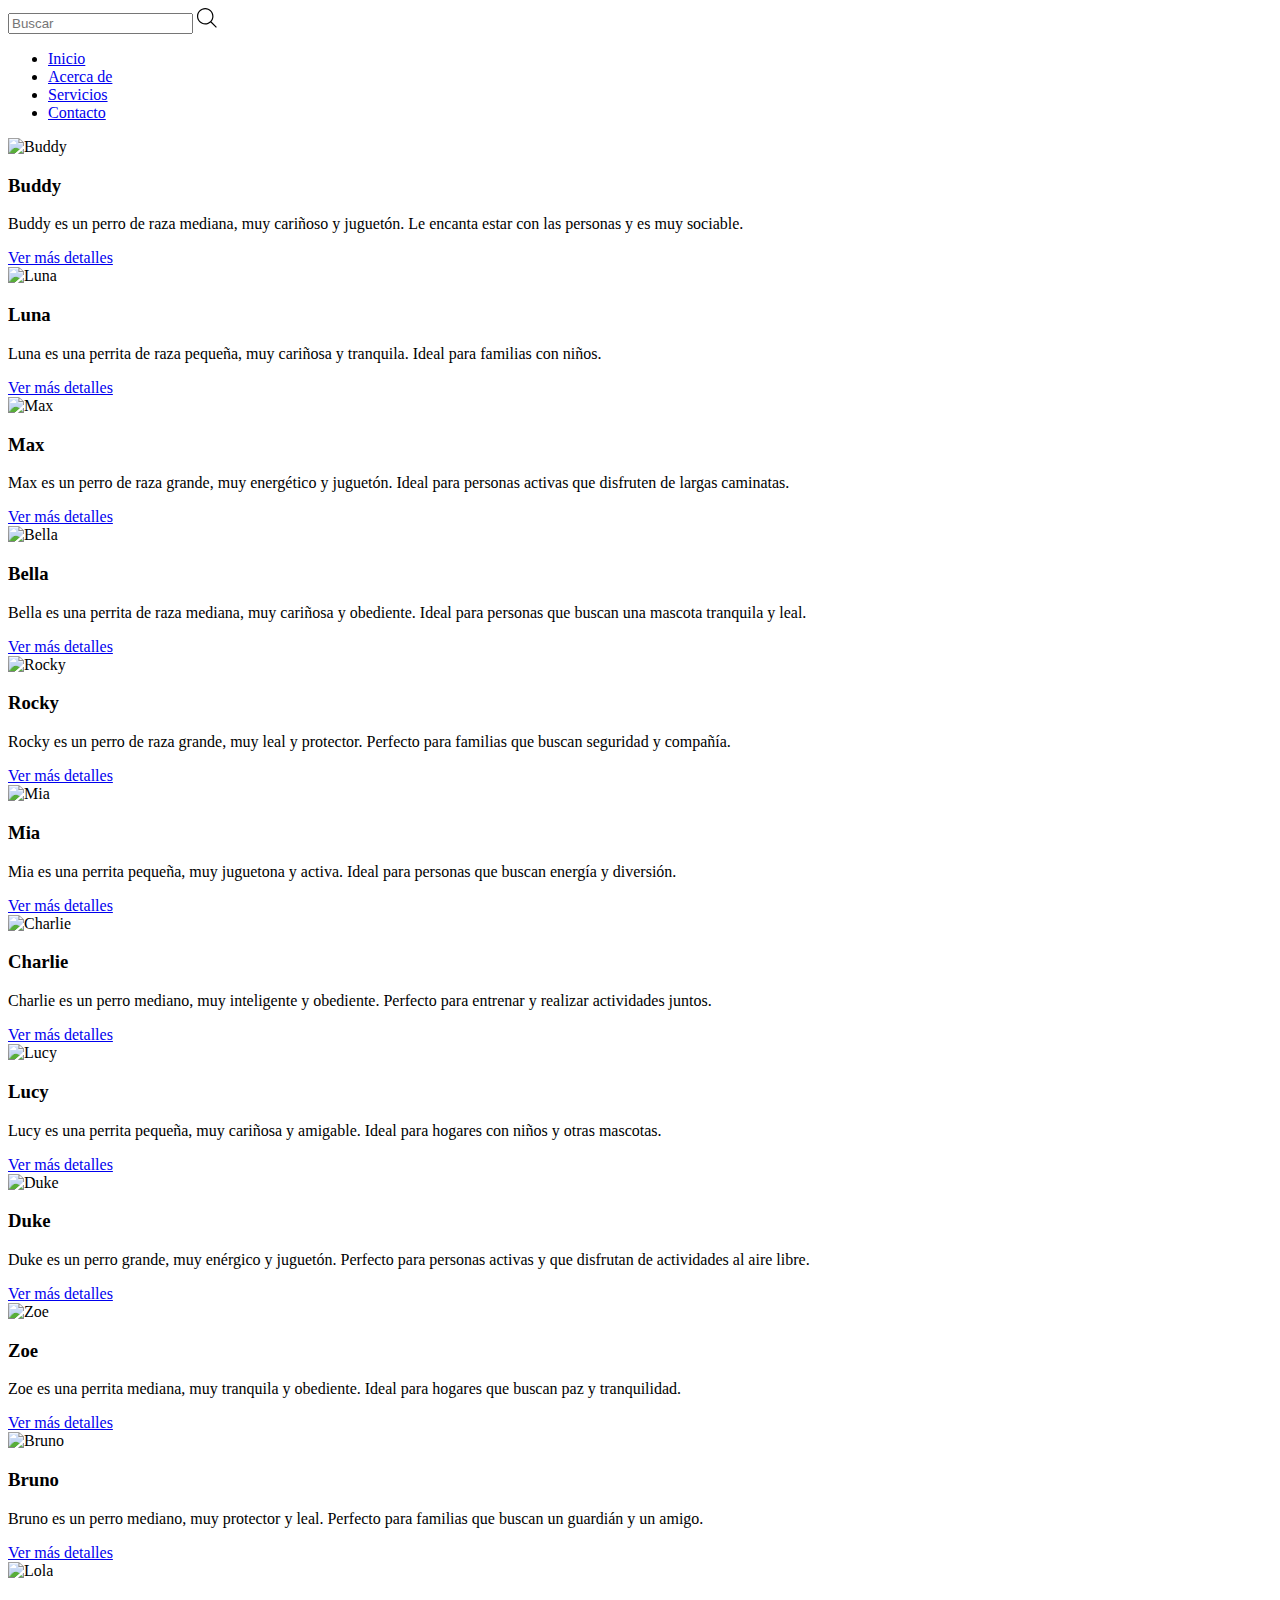
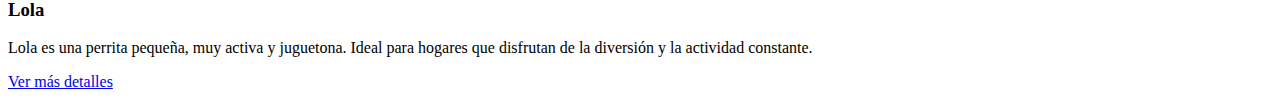
==== templates/catalogo.html @ 514a0f3e "front" ====
<!DOCTYPE html>
<html lang="es">
<head>
    <meta charset="UTF-8">
    <meta name="viewport" content="width=device-width, initial-scale=1.0">
    <title>Animales en Adopción</title>
    <link rel="stylesheet" href="../assets/css/catalogo.css">
</head>


<body>
    <!-- Barra de navegación -->
  <nav class="navbar">

    <!--barra de busqueda-->
    <div class="container-input">
        <input type="text" placeholder="Buscar" name="text" class="input">
        <svg fill="#000000" width="20px" height="20px" viewBox="0 0 1920 1920" xmlns="http://www.w3.org/2000/svg">
          <path d="M790.588 1468.235c-373.722 0-677.647-303.924-677.647-677.647 0-373.722 303.925-677.647 677.647-677.647 373.723 0 677.647 303.925 677.647 677.647 0 373.723-303.924 677.647-677.647 677.647Zm596.781-160.715c120.396-138.692 193.807-319.285 193.807-516.932C1581.176 354.748 1226.428 0 790.588 0S0 354.748 0 790.588s354.748 790.588 790.588 790.588c197.647 0 378.24-73.411 516.932-193.807l516.028 516.142 79.963-79.963-516.142-516.028Z" fill-rule="evenodd"></path>
      </svg>
      </div>
    <ul>
      
      <li><a href="inicio.html">Inicio</a></li>
      <li><a href="informacion.html">Acerca de</a></li>
      <li><a href="#services">Servicios</a></li>
      <li><a href="#contact">Contacto</a></li>
    </ul>
  </nav>

    


    <div class="cards">
        <div class="card">
            <img src="../assets/images/buddy.jpg" alt="Buddy">
            <h3>Buddy</h3>
            <p>Buddy es un perro de raza mediana, muy cariñoso y juguetón. Le encanta estar con las personas y es muy sociable.</p>
            <a href="#">Ver más detalles</a>
        </div>
        <div class="card">
            <img src="../assets/images/luna.jpg" alt="Luna">
            <h3>Luna</h3>
            <p>Luna es una perrita de raza pequeña, muy cariñosa y tranquila. Ideal para familias con niños.</p>
            <a href="#">Ver más detalles</a>
        </div>
        <div class="card">
            <img src="../assets/images/max.jpg" alt="Max">
            <h3>Max</h3>
            <p>Max es un perro de raza grande, muy energético y juguetón. Ideal para personas activas que disfruten de largas caminatas.</p>
            <a href="#">Ver más detalles</a>
        </div>
        <div class="card">
            <img src="../assets/images/bella.jpg" alt="Bella">
            <h3>Bella</h3>
            <p>Bella es una perrita de raza mediana, muy cariñosa y obediente. Ideal para personas que buscan una mascota tranquila y leal.</p>
            <a href="#">Ver más detalles</a>
        </div>
        <div class="card">
            <img src="../assets/images/buddy.jpg" alt="Rocky">
            <h3>Rocky</h3>
            <p>Rocky es un perro de raza grande, muy leal y protector. Perfecto para familias que buscan seguridad y compañía.</p>
            <a href="#">Ver más detalles</a>
        </div>
        <div class="card">
            <img src="../assets/images/luna.jpg" alt="Mia">
            <h3>Mia</h3>
            <p>Mia es una perrita pequeña, muy juguetona y activa. Ideal para personas que buscan energía y diversión.</p>
            <a href="#">Ver más detalles</a>
        </div>
        <div class="card">
            <img src="../assets/images/buddy.jpg" alt="Charlie">
            <h3>Charlie</h3>
            <p>Charlie es un perro mediano, muy inteligente y obediente. Perfecto para entrenar y realizar actividades juntos.</p>
            <a href="#">Ver más detalles</a>
        </div>
        <div class="card">
            <img src="../assets/images/luna.jpg" alt="Lucy">
            <h3>Lucy</h3>
            <p>Lucy es una perrita pequeña, muy cariñosa y amigable. Ideal para hogares con niños y otras mascotas.</p>
            <a href="#">Ver más detalles</a>
        </div>
        <div class="card">
            <img src="../assets/images/buddy.jpg" alt="Duke">
            <h3>Duke</h3>
            <p>Duke es un perro grande, muy enérgico y juguetón. Perfecto para personas activas y que disfrutan de actividades al aire libre.</p>
            <a href="#">Ver más detalles</a>
        </div>
        <div class="card">
            <img src="../assets/images/luna.jpg" alt="Zoe">
            <h3>Zoe</h3>
            <p>Zoe es una perrita mediana, muy tranquila y obediente. Ideal para hogares que buscan paz y tranquilidad.</p>
            <a href="#">Ver más detalles</a>
        </div>
        <div class="card">
            <img src="../assets/images/buddy.jpg" alt="Bruno">
            <h3>Bruno</h3>
            <p>Bruno es un perro mediano, muy protector y leal. Perfecto para familias que buscan un guardián y un amigo.</p>
            <a href="#">Ver más detalles</a>
        </div>
        <div class="card">
            <img src="../assets/images/luna.jpg" alt="Lola">
            <h3>Lola</h3>
            <p>Lola es una perrita pequeña, muy activa y juguetona. Ideal para hogares que disfrutan de la diversión y la actividad constante.</p>
            <a href="#">Ver más detalles</a>
        </div>
    </div>
    <script src="../assets/js/edad.js"></script>
    <script src="../assets/js/catalogo.js"></script>
</body>
</html>
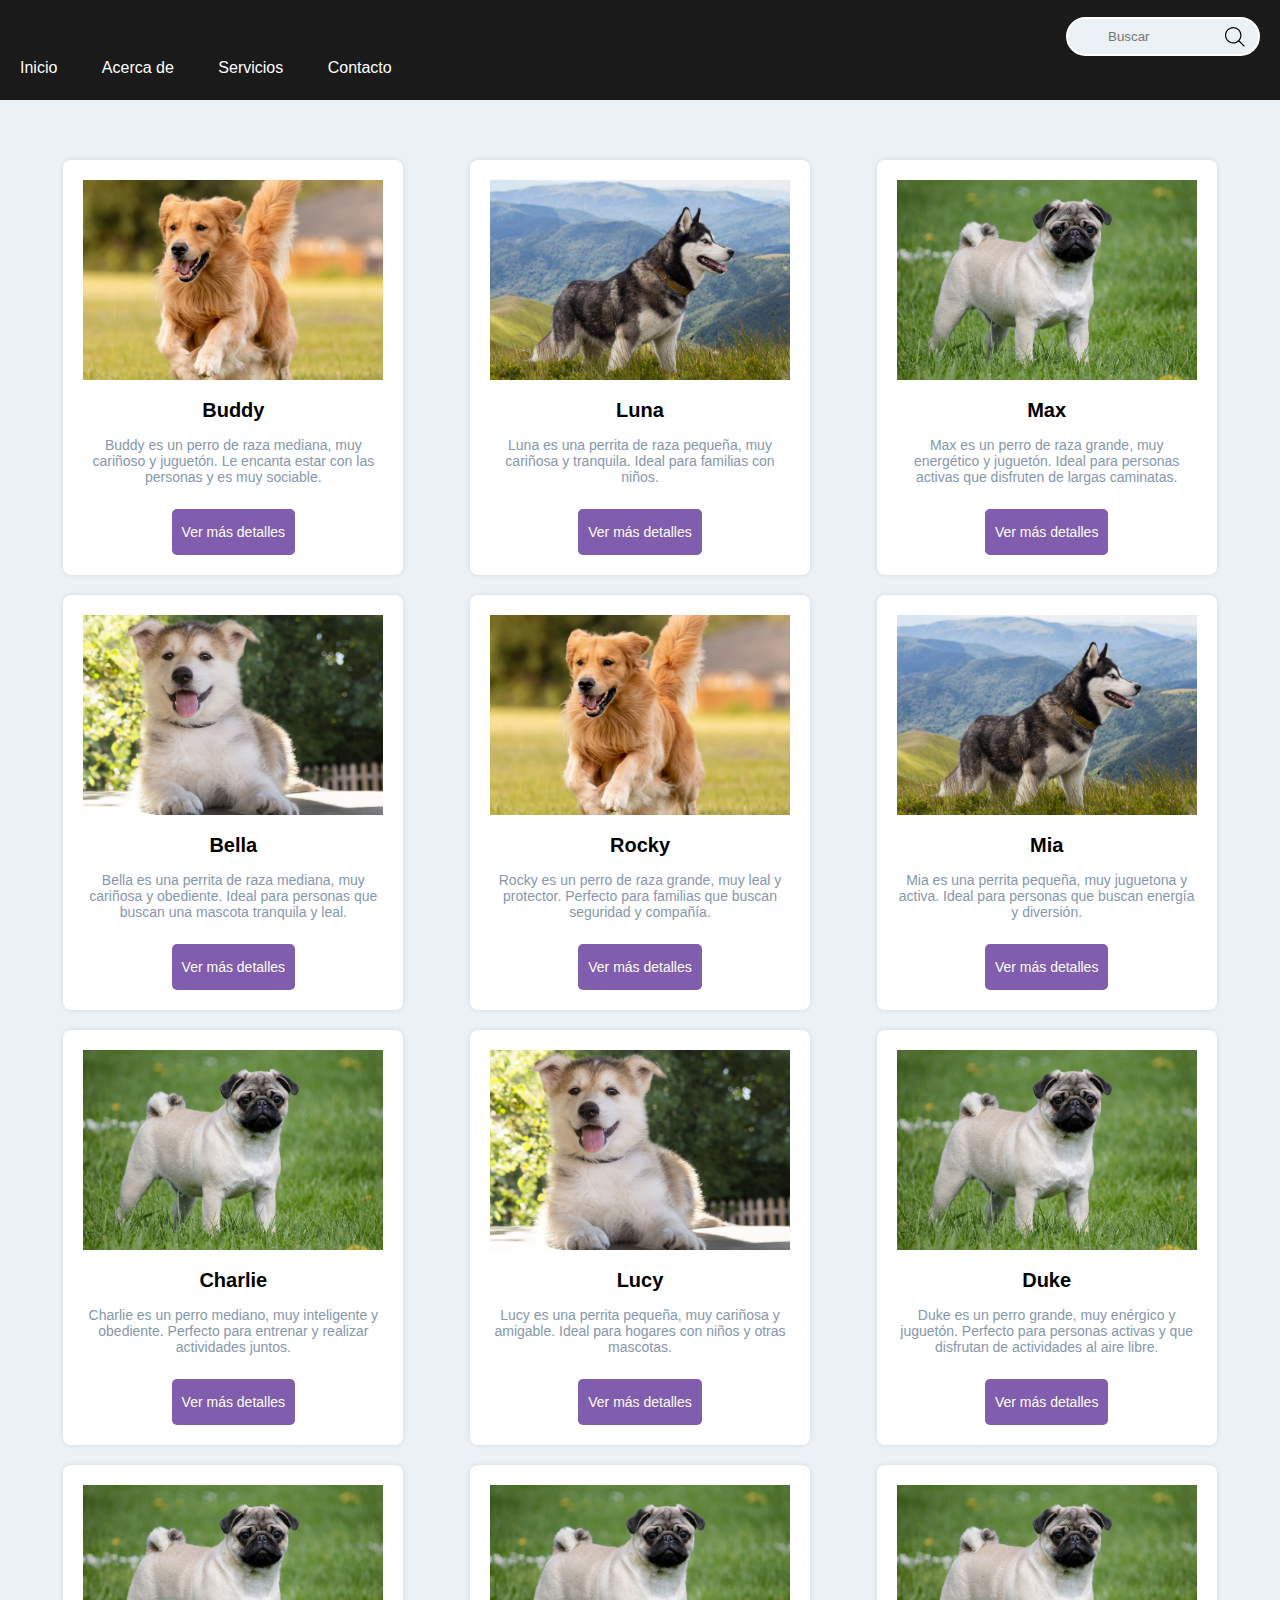
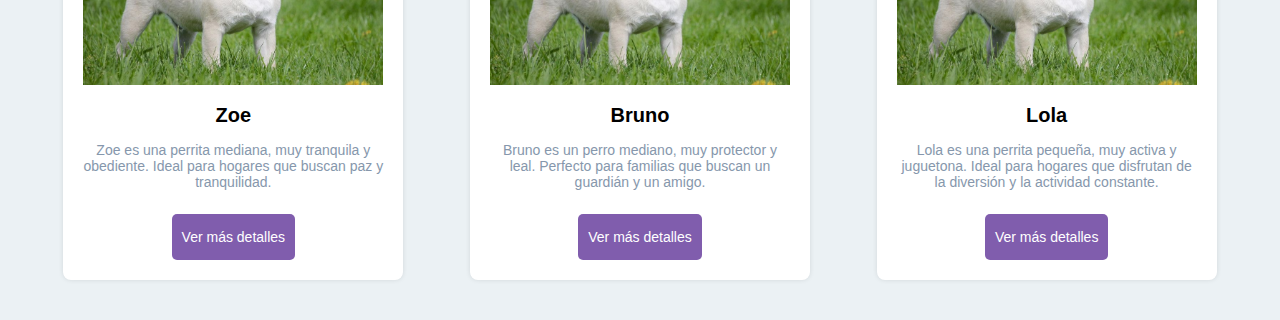
==== commit 7d886f79: "orden 1" ====
--- a/templates/catalogo.html
+++ b/templates/catalogo.html
@@ -4,7 +4,7 @@
     <meta charset="UTF-8">
     <meta name="viewport" content="width=device-width, initial-scale=1.0">
     <title>Animales en Adopción</title>
-    <link rel="stylesheet" href="../assets/css/catalogo.css">
+    <link rel="stylesheet" href="../static/css/catalogo.css">
 </head>
 
 
@@ -33,73 +33,73 @@
 
     <div class="cards">
         <div class="card">
-            <img src="../assets/images/buddy.jpg" alt="Buddy">
+            <img src="../static/img/catalogo/buddy.jpg" alt="Buddy">
             <h3>Buddy</h3>
             <p>Buddy es un perro de raza mediana, muy cariñoso y juguetón. Le encanta estar con las personas y es muy sociable.</p>
             <a href="#">Ver más detalles</a>
         </div>
         <div class="card">
-            <img src="../assets/images/luna.jpg" alt="Luna">
+            <img src="../static/img/catalogo/luna.jpg" alt="Luna">
             <h3>Luna</h3>
             <p>Luna es una perrita de raza pequeña, muy cariñosa y tranquila. Ideal para familias con niños.</p>
             <a href="#">Ver más detalles</a>
         </div>
         <div class="card">
-            <img src="../assets/images/max.jpg" alt="Max">
+            <img src="../static/img/catalogo/max.jpg" alt="Max">
             <h3>Max</h3>
             <p>Max es un perro de raza grande, muy energético y juguetón. Ideal para personas activas que disfruten de largas caminatas.</p>
             <a href="#">Ver más detalles</a>
         </div>
         <div class="card">
-            <img src="../assets/images/bella.jpg" alt="Bella">
+            <img src="../static/img/catalogo/bella.jpg" alt="Bella">
             <h3>Bella</h3>
             <p>Bella es una perrita de raza mediana, muy cariñosa y obediente. Ideal para personas que buscan una mascota tranquila y leal.</p>
             <a href="#">Ver más detalles</a>
         </div>
         <div class="card">
-            <img src="../assets/images/buddy.jpg" alt="Rocky">
+            <img src="../static/img/catalogo/buddy.jpg" alt="Rocky">
             <h3>Rocky</h3>
             <p>Rocky es un perro de raza grande, muy leal y protector. Perfecto para familias que buscan seguridad y compañía.</p>
             <a href="#">Ver más detalles</a>
         </div>
         <div class="card">
-            <img src="../assets/images/luna.jpg" alt="Mia">
+            <img src="../static/img/catalogo/luna.jpg" alt="Mia">
             <h3>Mia</h3>
             <p>Mia es una perrita pequeña, muy juguetona y activa. Ideal para personas que buscan energía y diversión.</p>
             <a href="#">Ver más detalles</a>
         </div>
         <div class="card">
-            <img src="../assets/images/buddy.jpg" alt="Charlie">
+            <img src="../static/img/catalogo/max.jpg" alt="Charlie">
             <h3>Charlie</h3>
             <p>Charlie es un perro mediano, muy inteligente y obediente. Perfecto para entrenar y realizar actividades juntos.</p>
             <a href="#">Ver más detalles</a>
         </div>
         <div class="card">
-            <img src="../assets/images/luna.jpg" alt="Lucy">
+            <img src="../static/img/catalogo/bella.jpg" alt="Lucy">
             <h3>Lucy</h3>
             <p>Lucy es una perrita pequeña, muy cariñosa y amigable. Ideal para hogares con niños y otras mascotas.</p>
             <a href="#">Ver más detalles</a>
         </div>
         <div class="card">
-            <img src="../assets/images/buddy.jpg" alt="Duke">
+            <img src="../static/img/catalogo/max.jpg" alt="Duke">
             <h3>Duke</h3>
             <p>Duke es un perro grande, muy enérgico y juguetón. Perfecto para personas activas y que disfrutan de actividades al aire libre.</p>
             <a href="#">Ver más detalles</a>
         </div>
         <div class="card">
-            <img src="../assets/images/luna.jpg" alt="Zoe">
+            <img src="../static/img/catalogo/max.jpg" alt="Zoe">
             <h3>Zoe</h3>
             <p>Zoe es una perrita mediana, muy tranquila y obediente. Ideal para hogares que buscan paz y tranquilidad.</p>
             <a href="#">Ver más detalles</a>
         </div>
         <div class="card">
-            <img src="../assets/images/buddy.jpg" alt="Bruno">
+            <img src="../static/img/catalogo/max.jpg" alt="Bruno">
             <h3>Bruno</h3>
             <p>Bruno es un perro mediano, muy protector y leal. Perfecto para familias que buscan un guardián y un amigo.</p>
             <a href="#">Ver más detalles</a>
         </div>
         <div class="card">
-            <img src="../assets/images/luna.jpg" alt="Lola">
+            <img src="../static/img/catalogo/max.jpg" alt="Lola">
             <h3>Lola</h3>
             <p>Lola es una perrita pequeña, muy activa y juguetona. Ideal para hogares que disfrutan de la diversión y la actividad constante.</p>
             <a href="#">Ver más detalles</a>
--- a/static/css/catalogo.css
+++ b/static/css/catalogo.css
@@ -0,0 +1,212 @@
+body {
+    font-family: Arial, sans-serif;
+    background-color: rgb(235, 241, 244);
+    margin: 0;
+    padding: 20px;
+}
+/*barra de busqueda*/
+.container-input {
+    position: relative;
+    top: 7px;
+    margin: 0 20px 0 0;
+    text-align: right;
+  }
+  
+  .input {
+    width: 150px;
+    padding: 10px 0px 10px 40px;
+    border-radius: 9999px;
+    background: rgb(235, 241, 244);
+    border: solid 2px white;
+    transition: all .3s ease-in-out;
+    outline: none;
+    margin-bottom: 10px;
+    
+  }
+  
+  .container-input svg {
+   position: absolute;
+    top: 20px;
+    right: 15px;
+    transform: translate(0, -50%);
+
+   
+  }
+  
+  .input:focus {
+    opacity: 1;
+    width: 260px;
+  }
+/*Fin barra de busqueda*/
+
+
+*, *::before, *::after {
+    box-sizing: inherit;
+  }
+  
+  /*barra de navegación */
+  .navbar {
+    background-color: rgb(26, 26, 26);
+    
+    color: white;
+    padding: 10px 0;
+    position: fixed; 
+    top: 0; 
+    width: 100%;
+    height: 80px;
+    z-index: 1000;
+    left: 0;
+    
+  }
+  
+  /* Estilos para los elementos de la lista de navegación */
+  .navbar ul {
+    list-style-type: none;
+    margin: 0;
+    padding: 0;
+    text-align: left; 
+  }
+  
+  .navbar li {
+    display: inline;
+  }
+  
+  .navbar a {
+    color: white;
+    text-decoration: none;
+    padding: 14px 20px;
+    border-radius: 20px;
+
+  }
+  
+  .navbar a:hover {
+    background-color: rgb(128, 93, 173);
+    border-radius: 20px;
+  }
+  
+  /* Estilos para el contenido de la página */
+  .content {
+    margin-top: 60px;
+    padding: 20px;
+  }
+  
+  section {
+    margin-bottom: 40px;
+  }
+
+h1 {
+    text-align: center;
+    font-size: 34px;
+    margin-bottom: 10px;
+    color: rgb(248, 244, 225);
+}
+h2 {
+    font-size: 16px;
+    margin-bottom: 20px;
+    color: white;
+}
+.filters {
+    display: flex;
+    justify-content: flex-start;
+    gap: 10px;
+    margin-bottom: 20px;
+}
+.filters select {
+    padding: 10px;
+    font-size: 16px;
+    border: 1px solid #ddd;
+    border-radius: 4px;
+}
+.cards {
+    margin-top: 150px;
+    display: grid;
+    grid-template-columns: repeat(3, 1fr);
+    gap: 40px;
+}
+.card {
+    background-color: white;
+    border-radius: 8px;
+    padding: 20px;
+    box-shadow: 0 0 5px rgba(0,0,0,0.1);
+    text-align: center;
+}
+.card img {
+    width: 100%;
+    height: 200px;
+    object-fit: cover;
+    
+}
+.card h3 {
+    font-size: 20px;
+    margin: 15px 0;
+}
+.card p {
+    font-size: 14px;
+    color: rgb(134, 151, 172);
+}
+.card a {
+    display: inline-block;
+    margin-top: 10px;
+    padding: 15px 10px;
+    font-size: 14px;
+    color: #fff;
+    background-color: rgb(128, 93, 173);
+    border-radius: 5px;
+    text-decoration: none;
+}
+.card a:hover {
+    background-color: rgb(180, 127, 250)
+}
+.cards {
+  max-width: 1200px; /* Ajusta el ancho máximo del contenedor */
+  margin: 120px auto 0; /* Añade un margen superior para empujar las tarjetas hacia abajo */
+  padding: 20px; /* Añade un poco de relleno alrededor */
+  display: grid;
+  grid-template-columns: repeat(3, 1fr);
+  gap: 20px; /* Ajusta el espacio entre las tarjetas */
+}
+
+.card {
+  max-width: 300px; /* Establece el ancho máximo de las tarjetas */
+  margin: 0 auto; /* Centra las tarjetas dentro de cada celda de la cuadrícula */
+}
+
+@media (max-width: 1024px) {
+  .cards {
+      grid-template-columns: repeat(2, 1fr);
+  }
+}
+
+@media (max-width: 768px) {
+  .cards {
+      grid-template-columns: repeat(2, 1fr);
+  }
+}
+
+@media (max-width: 600px) {
+  .filters {
+      flex-direction: column;
+      gap: 10px;
+  }
+  .cards {
+      grid-template-columns: 1fr;
+  }
+}
+
+@media (max-width: 768px) {
+  nav ul {
+      flex-direction: column;
+      align-items: flex-start;
+      gap: 10px;
+  }
+
+  nav ul li {
+      display: block;
+  }
+
+  nav ul li a {
+      padding: 10px;
+      width: 100%;
+      box-sizing: border-box;
+  }
+}